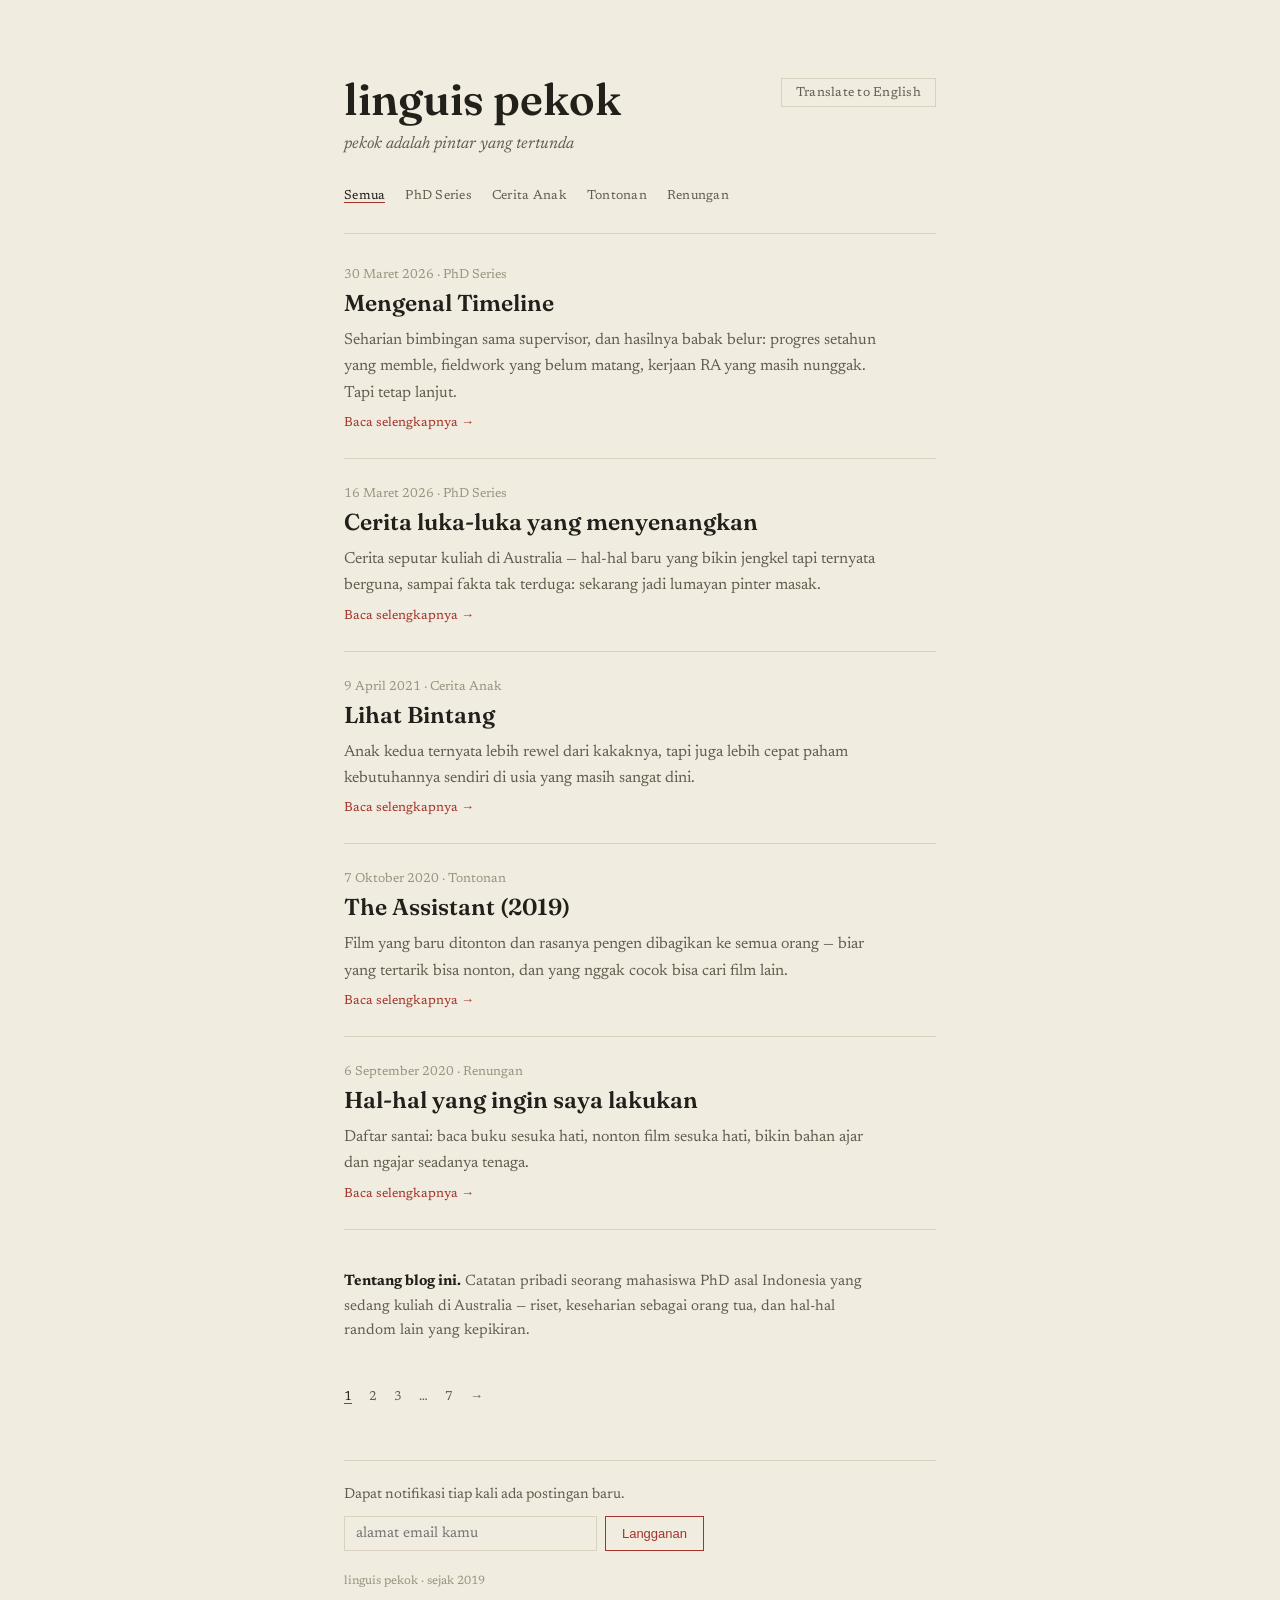
==== 16 March 2026/index.html @ 36aa270d "Add files via upload" ====
<!DOCTYPE html>
<html lang="id">
<head>
<meta charset="UTF-8">
<meta name="viewport" content="width=device-width, initial-scale=1.0">
<title>linguis pekok — pekok adalah pintar yang tertunda</title>
<link rel="icon" type="image/svg+xml" href="data:image/svg+xml,%3Csvg xmlns='http://www.w3.org/2000/svg' viewBox='0 0 64 64'%3E%3Crect width='64' height='64' fill='%23F1ECE0'/%3E%3Ctext x='32' y='42' font-family='Georgia, serif' font-size='34' font-weight='600' text-anchor='middle' fill='%2322201B'%3Elp%3C/text%3E%3Cpath d='M14 49 Q32 58 50 49' stroke='%23A4342A' stroke-width='3' fill='none' stroke-linecap='round'/%3E%3C/svg%3E">
<link rel="preconnect" href="https://fonts.googleapis.com">
<link rel="preconnect" href="https://fonts.gstatic.com" crossorigin>
<link href="https://fonts.googleapis.com/css2?family=Fraunces:ital,wght@0,500;0,600;1,500&family=Newsreader:ital,wght@0,400;0,500;1,400&display=swap" rel="stylesheet">
<link rel="stylesheet" href="style.css">
</head>
<body>
<div class="wrap">

  <header>
    <div>
      <h1 class="title">linguis pekok</h1>
      <p class="tagline" data-id="pekok adalah pintar yang tertunda" data-en="a fool is just genius, delayed">pekok adalah pintar yang tertunda</p>
    </div>
    <button id="lang-toggle" type="button" onclick="toggleLang()">EN ⇄ ID</button>
  </header>

  <nav>
    <a class="active" href="#" data-id="Semua" data-en="All">Semua</a>
    <a href="#" data-id="PhD Series" data-en="PhD Series">PhD Series</a>
    <a href="#" data-id="Cerita Anak" data-en="Parenting">Cerita Anak</a>
    <a href="#" data-id="Tontonan" data-en="Watching">Tontonan</a>
    <a href="#" data-id="Renungan" data-en="Reflections">Renungan</a>
  </nav>
  <hr>

  <div class="post">
    <span class="date" data-id="30 Maret 2026 · PhD Series" data-en="30 March 2026 · PhD Series">30 Maret 2026 · PhD Series</span>
    <h2 class="post-title"><a href="https://linguispekok.com/2026/03/30/phd-series-mengenal-timeline/" data-id="Mengenal Timeline" data-en="Getting to know the timeline">Mengenal Timeline</a></h2>
    <p class="excerpt" data-id="Seharian bimbingan sama supervisor, dan hasilnya babak belur: progres setahun yang memble, fieldwork yang belum matang, kerjaan RA yang masih nunggak. Tapi tetap lanjut." data-en="A full day of supervision meetings left me pretty beaten up: a weak year of progress, unready fieldwork, and unfinished RA work piling up. Still pushing on though.">Seharian bimbingan sama supervisor, dan hasilnya babak belur: progres setahun yang memble, fieldwork yang belum matang, kerjaan RA yang masih nunggak. Tapi tetap lanjut.</p>
    <a class="continue" href="https://linguispekok.com/2026/03/30/phd-series-mengenal-timeline/" data-id="Baca selengkapnya →" data-en="Read more →">Baca selengkapnya →</a>
  </div>

  <div class="post">
    <span class="date" data-id="16 Maret 2026 · PhD Series" data-en="16 March 2026 · PhD Series">16 Maret 2026 · PhD Series</span>
    <h2 class="post-title"><a href="https://linguispekok.com/2026/03/16/ph-d-series-cerita-luka-luka-yang-menyenangkan/" data-id="Cerita luka-luka yang menyenangkan" data-en="Stories of nice little wounds">Cerita luka-luka yang menyenangkan</a></h2>
    <p class="excerpt" data-id="Cerita seputar kuliah di Australia — hal-hal baru yang bikin jengkel tapi ternyata berguna, sampai fakta tak terduga: sekarang jadi lumayan pinter masak." data-en="Stories from studying in Australia — new things that were annoying at first but turned out useful, plus an unexpected upside: I've actually become a decent cook.">Cerita seputar kuliah di Australia — hal-hal baru yang bikin jengkel tapi ternyata berguna, sampai fakta tak terduga: sekarang jadi lumayan pinter masak.</p>
    <a class="continue" href="https://linguispekok.com/2026/03/16/ph-d-series-cerita-luka-luka-yang-menyenangkan/" data-id="Baca selengkapnya →" data-en="Read more →">Baca selengkapnya →</a>
  </div>

  <div class="post">
    <span class="date" data-id="9 April 2021 · Cerita Anak" data-en="9 April 2021 · Parenting">9 April 2021 · Cerita Anak</span>
    <h2 class="post-title"><a href="https://linguispekok.com/2021/04/09/lihat-bintang/" data-id="Lihat Bintang" data-en="Looking at the stars">Lihat Bintang</a></h2>
    <p class="excerpt" data-id="Anak kedua ternyata lebih rewel dari kakaknya, tapi juga lebih cepat paham kebutuhannya sendiri di usia yang masih sangat dini." data-en="My second child turned out fussier than the first, but also picked up on his own needs much earlier in life.">Anak kedua ternyata lebih rewel dari kakaknya, tapi juga lebih cepat paham kebutuhannya sendiri di usia yang masih sangat dini.</p>
    <a class="continue" href="https://linguispekok.com/2021/04/09/lihat-bintang/" data-id="Baca selengkapnya →" data-en="Read more →">Baca selengkapnya →</a>
  </div>

  <div class="post">
    <span class="date" data-id="7 Oktober 2020 · Tontonan" data-en="7 October 2020 · Watching">7 Oktober 2020 · Tontonan</span>
    <h2 class="post-title"><a href="https://linguispekok.com/2020/10/07/the-assistant-2019/" data-id="The Assistant (2019)" data-en="The Assistant (2019)">The Assistant (2019)</a></h2>
    <p class="excerpt" data-id="Film yang baru ditonton dan rasanya pengen dibagikan ke semua orang — biar yang tertarik bisa nonton, dan yang nggak cocok bisa cari film lain." data-en="A film I just watched and really wanted to share — so anyone interested can check it out, and anyone who won't like it can skip straight to something else.">Film yang baru ditonton dan rasanya pengen dibagikan ke semua orang — biar yang tertarik bisa nonton, dan yang nggak cocok bisa cari film lain.</p>
    <a class="continue" href="https://linguispekok.com/2020/10/07/the-assistant-2019/" data-id="Baca selengkapnya →" data-en="Read more →">Baca selengkapnya →</a>
  </div>

  <div class="post">
    <span class="date" data-id="6 September 2020 · Renungan" data-en="6 September 2020 · Reflections">6 September 2020 · Renungan</span>
    <h2 class="post-title"><a href="https://linguispekok.com/2020/09/06/hal2-yg-ingin-saya-lakukan/" data-id="Hal-hal yang ingin saya lakukan" data-en="Things I want to do">Hal-hal yang ingin saya lakukan</a></h2>
    <p class="excerpt" data-id="Daftar santai: baca buku sesuka hati, nonton film sesuka hati, bikin bahan ajar dan ngajar seadanya tenaga." data-en="A relaxed list: read whatever books I feel like, watch whatever films I feel like, prep teaching materials and teach with whatever energy I've got left.">Daftar santai: baca buku sesuka hati, nonton film sesuka hati, bikin bahan ajar dan ngajar seadanya tenaga.</p>
    <a class="continue" href="https://linguispekok.com/2020/09/06/hal2-yg-ingin-saya-lakukan/" data-id="Baca selengkapnya →" data-en="Read more →">Baca selengkapnya →</a>
  </div>

  <div class="about">
    <p><strong data-id="Tentang blog ini." data-en="About this blog.">Tentang blog ini.</strong> <span data-id="Catatan pribadi seorang mahasiswa PhD asal Indonesia yang sedang kuliah di Australia — riset, keseharian sebagai orang tua, dan hal-hal random lain yang kepikiran." data-en="Personal notes from an Indonesian PhD student studying in Australia — research life, day-to-day parenting, and whatever else comes to mind.">Catatan pribadi seorang mahasiswa PhD asal Indonesia yang sedang kuliah di Australia — riset, keseharian sebagai orang tua, dan hal-hal random lain yang kepikiran.</span></p>
  </div>

  <div class="pagination">
    <a class="current" href="#">1</a>
    <a href="#">2</a>
    <a href="#">3</a>
    <a href="#">…</a>
    <a href="#">7</a>
    <a href="#">→</a>
  </div>

  <footer>
    <p data-id="Dapat notifikasi tiap kali ada postingan baru." data-en="Get notified whenever there's a new post.">Dapat notifikasi tiap kali ada postingan baru.</p>
    <div class="subscribe-row">
      <input type="email" data-id-placeholder="alamat email kamu" data-en-placeholder="your email address" placeholder="alamat email kamu">
      <button type="button" data-id="Langganan" data-en="Subscribe">Langganan</button>
    </div>
    <p class="foot-note" data-id="linguis pekok · sejak 2019" data-en="linguis pekok · since 2019">linguis pekok · sejak 2019</p>
  </footer>

</div>

<script src="script.js"></script>

</body>
</html>
---- 16 March 2026/style.css ----
:root{
    --paper:#F1ECE0;
    --line:#DAD2BE;
    --ink:#22201B;
    --ink-soft:#635D4E;
    --ink-faint:#9A937E;
    --red:#A4342A;
  }
  *{box-sizing:border-box;}
  body{
    margin:0;
    background:var(--paper);
    color:var(--ink);
    font-family:'Newsreader', serif;
  }
  .wrap{max-width:640px;margin:0 auto;padding:0 24px 90px;}

  header{padding:72px 0 0; display:flex; justify-content:space-between; align-items:flex-start; gap:16px; flex-wrap:wrap;}
  h1.title{
    font-family:'Fraunces', serif;
    font-weight:600;
    font-size:44px;
    margin:0 0 10px;
  }
  .tagline{
    font-style:italic;
    font-size:17px;
    color:var(--ink-soft);
    margin:0;
  }

  #lang-toggle{
    font-family:'Newsreader', serif;
    font-size:13px;
    letter-spacing:.02em;
    color:var(--ink-soft);
    background:transparent;
    border:1px solid var(--line);
    padding:7px 14px;
    cursor:pointer;
    margin-top:6px;
  }
  #lang-toggle:hover{border-color:var(--red); color:var(--red);}

  nav{margin:36px 0 30px; display:flex; gap:20px; flex-wrap:wrap;}
  nav a{
    font-size:13px;
    letter-spacing:.02em;
    color:var(--ink-soft);
    text-decoration:none;
  }
  nav a.active{color:var(--ink); border-bottom:1px solid var(--red);}

  hr{border:none; border-top:1px solid var(--line); margin:0 0 6px;}

  .post{padding:28px 0; border-bottom:1px solid var(--line);}
  .post:last-of-type{border-bottom:none;}
  .date{
    font-size:13px;
    color:var(--ink-faint);
    display:block;
    margin-bottom:8px;
  }
  h2.post-title{
    font-family:'Fraunces', serif;
    font-weight:600;
    font-size:23px;
    line-height:1.3;
    margin:0 0 8px;
  }
  h2.post-title a{color:var(--ink); text-decoration:none;}
  h2.post-title a:hover{color:var(--red);}
  .excerpt{
    font-size:16px;
    line-height:1.65;
    color:var(--ink-soft);
    max-width:540px;
    margin:0 0 8px;
  }
  .continue{
    font-size:13px;
    color:var(--red);
    text-decoration:none;
  }
  .continue:hover{text-decoration:underline;}

  .about{margin:40px 0 44px;}
  .about p{
    font-size:15px;
    line-height:1.65;
    color:var(--ink-soft);
    margin:0;
    max-width:540px;
  }
  .about strong{color:var(--ink);}

  .pagination{
    font-size:13px;
    color:var(--ink-faint);
    margin-top:18px;
  }
  .pagination a{color:var(--ink-soft); text-decoration:none; margin-right:14px;}
  .pagination a.current{color:var(--ink); border-bottom:1px solid var(--red);}

  footer{margin-top:56px; border-top:1px solid var(--line); padding-top:26px;}
  footer p{font-size:14.5px; color:var(--ink-soft); margin:0 0 14px; max-width:420px;}
  .subscribe-row{display:flex; gap:8px; max-width:360px;}
  .subscribe-row input{
    flex:1;
    font-family:'Newsreader', serif;
    font-size:15px;
    padding:9px 11px;
    border:1px solid var(--line);
    background:transparent;
    color:var(--ink);
  }
  .subscribe-row button{
    font-size:13px;
    padding:0 16px;
    background:transparent;
    color:var(--red);
    border:1px solid var(--red);
    cursor:pointer;
  }
  .foot-note{font-size:12px; color:var(--ink-faint); margin-top:24px;}
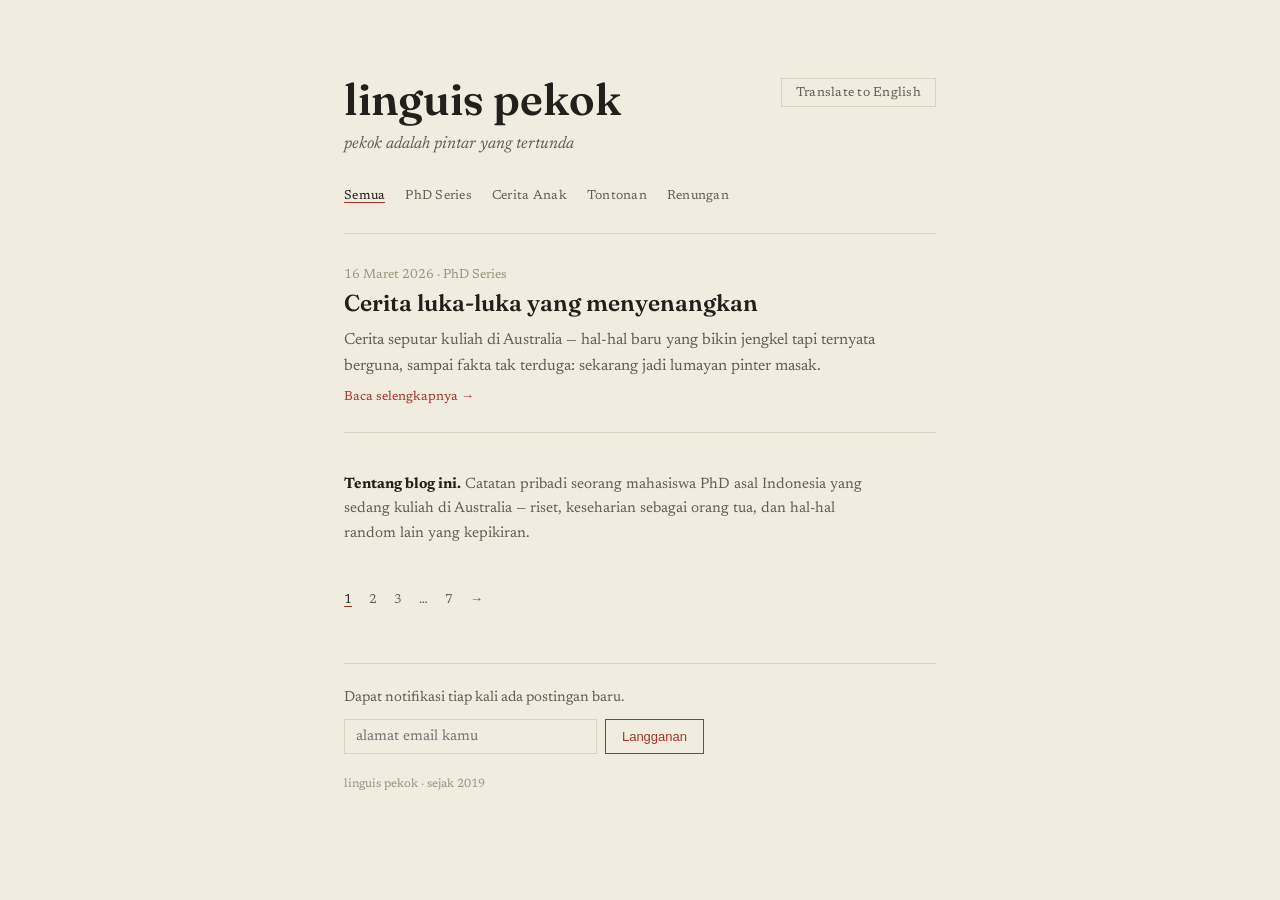
==== commit 67e45c45: "Update index.html" ====
--- a/16 March 2026/index.html
+++ b/16 March 2026/index.html
@@ -31,38 +31,10 @@
   <hr>
 
   <div class="post">
-    <span class="date" data-id="30 Maret 2026 · PhD Series" data-en="30 March 2026 · PhD Series">30 Maret 2026 · PhD Series</span>
-    <h2 class="post-title"><a href="https://linguispekok.com/2026/03/30/phd-series-mengenal-timeline/" data-id="Mengenal Timeline" data-en="Getting to know the timeline">Mengenal Timeline</a></h2>
-    <p class="excerpt" data-id="Seharian bimbingan sama supervisor, dan hasilnya babak belur: progres setahun yang memble, fieldwork yang belum matang, kerjaan RA yang masih nunggak. Tapi tetap lanjut." data-en="A full day of supervision meetings left me pretty beaten up: a weak year of progress, unready fieldwork, and unfinished RA work piling up. Still pushing on though.">Seharian bimbingan sama supervisor, dan hasilnya babak belur: progres setahun yang memble, fieldwork yang belum matang, kerjaan RA yang masih nunggak. Tapi tetap lanjut.</p>
-    <a class="continue" href="https://linguispekok.com/2026/03/30/phd-series-mengenal-timeline/" data-id="Baca selengkapnya →" data-en="Read more →">Baca selengkapnya →</a>
-  </div>
-
-  <div class="post">
     <span class="date" data-id="16 Maret 2026 · PhD Series" data-en="16 March 2026 · PhD Series">16 Maret 2026 · PhD Series</span>
     <h2 class="post-title"><a href="https://linguispekok.com/2026/03/16/ph-d-series-cerita-luka-luka-yang-menyenangkan/" data-id="Cerita luka-luka yang menyenangkan" data-en="Stories of nice little wounds">Cerita luka-luka yang menyenangkan</a></h2>
     <p class="excerpt" data-id="Cerita seputar kuliah di Australia — hal-hal baru yang bikin jengkel tapi ternyata berguna, sampai fakta tak terduga: sekarang jadi lumayan pinter masak." data-en="Stories from studying in Australia — new things that were annoying at first but turned out useful, plus an unexpected upside: I've actually become a decent cook.">Cerita seputar kuliah di Australia — hal-hal baru yang bikin jengkel tapi ternyata berguna, sampai fakta tak terduga: sekarang jadi lumayan pinter masak.</p>
     <a class="continue" href="https://linguispekok.com/2026/03/16/ph-d-series-cerita-luka-luka-yang-menyenangkan/" data-id="Baca selengkapnya →" data-en="Read more →">Baca selengkapnya →</a>
-  </div>
-
-  <div class="post">
-    <span class="date" data-id="9 April 2021 · Cerita Anak" data-en="9 April 2021 · Parenting">9 April 2021 · Cerita Anak</span>
-    <h2 class="post-title"><a href="https://linguispekok.com/2021/04/09/lihat-bintang/" data-id="Lihat Bintang" data-en="Looking at the stars">Lihat Bintang</a></h2>
-    <p class="excerpt" data-id="Anak kedua ternyata lebih rewel dari kakaknya, tapi juga lebih cepat paham kebutuhannya sendiri di usia yang masih sangat dini." data-en="My second child turned out fussier than the first, but also picked up on his own needs much earlier in life.">Anak kedua ternyata lebih rewel dari kakaknya, tapi juga lebih cepat paham kebutuhannya sendiri di usia yang masih sangat dini.</p>
-    <a class="continue" href="https://linguispekok.com/2021/04/09/lihat-bintang/" data-id="Baca selengkapnya →" data-en="Read more →">Baca selengkapnya →</a>
-  </div>
-
-  <div class="post">
-    <span class="date" data-id="7 Oktober 2020 · Tontonan" data-en="7 October 2020 · Watching">7 Oktober 2020 · Tontonan</span>
-    <h2 class="post-title"><a href="https://linguispekok.com/2020/10/07/the-assistant-2019/" data-id="The Assistant (2019)" data-en="The Assistant (2019)">The Assistant (2019)</a></h2>
-    <p class="excerpt" data-id="Film yang baru ditonton dan rasanya pengen dibagikan ke semua orang — biar yang tertarik bisa nonton, dan yang nggak cocok bisa cari film lain." data-en="A film I just watched and really wanted to share — so anyone interested can check it out, and anyone who won't like it can skip straight to something else.">Film yang baru ditonton dan rasanya pengen dibagikan ke semua orang — biar yang tertarik bisa nonton, dan yang nggak cocok bisa cari film lain.</p>
-    <a class="continue" href="https://linguispekok.com/2020/10/07/the-assistant-2019/" data-id="Baca selengkapnya →" data-en="Read more →">Baca selengkapnya →</a>
-  </div>
-
-  <div class="post">
-    <span class="date" data-id="6 September 2020 · Renungan" data-en="6 September 2020 · Reflections">6 September 2020 · Renungan</span>
-    <h2 class="post-title"><a href="https://linguispekok.com/2020/09/06/hal2-yg-ingin-saya-lakukan/" data-id="Hal-hal yang ingin saya lakukan" data-en="Things I want to do">Hal-hal yang ingin saya lakukan</a></h2>
-    <p class="excerpt" data-id="Daftar santai: baca buku sesuka hati, nonton film sesuka hati, bikin bahan ajar dan ngajar seadanya tenaga." data-en="A relaxed list: read whatever books I feel like, watch whatever films I feel like, prep teaching materials and teach with whatever energy I've got left.">Daftar santai: baca buku sesuka hati, nonton film sesuka hati, bikin bahan ajar dan ngajar seadanya tenaga.</p>
-    <a class="continue" href="https://linguispekok.com/2020/09/06/hal2-yg-ingin-saya-lakukan/" data-id="Baca selengkapnya →" data-en="Read more →">Baca selengkapnya →</a>
   </div>
 
   <div class="about">
